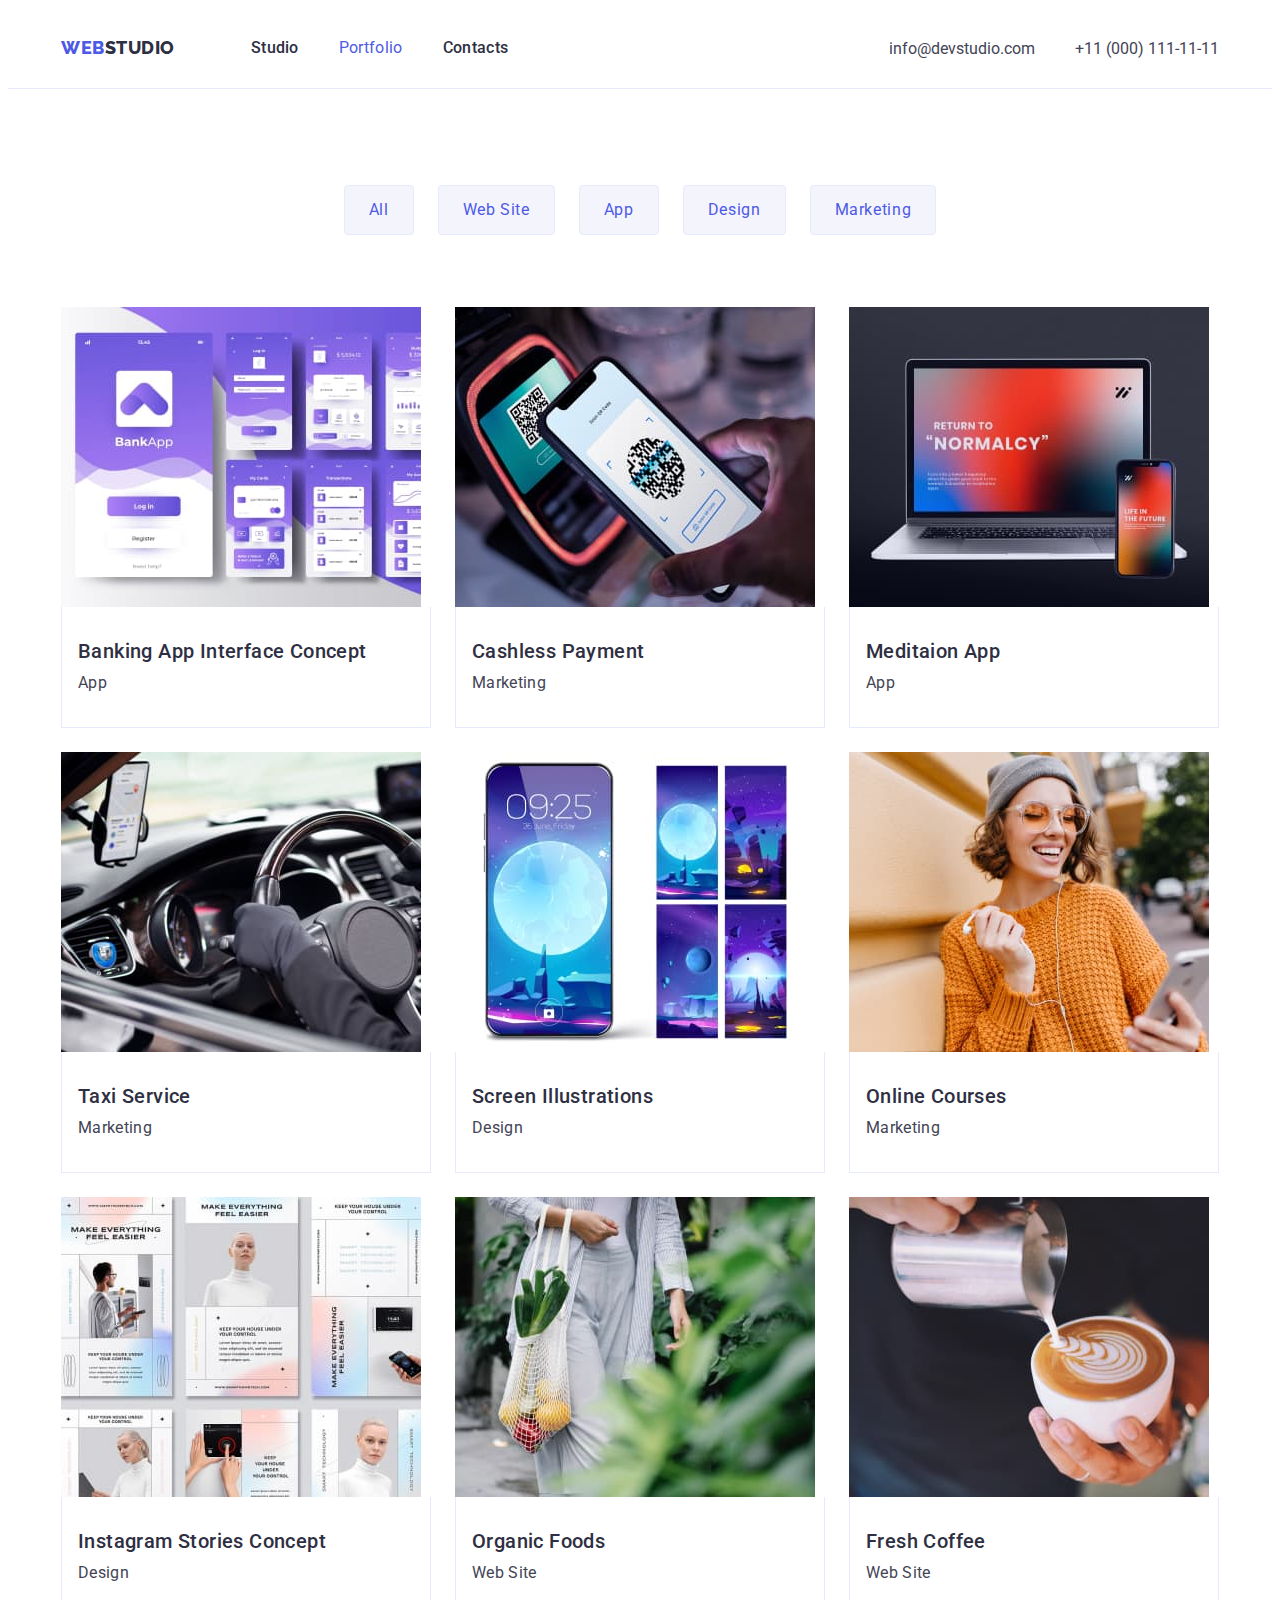
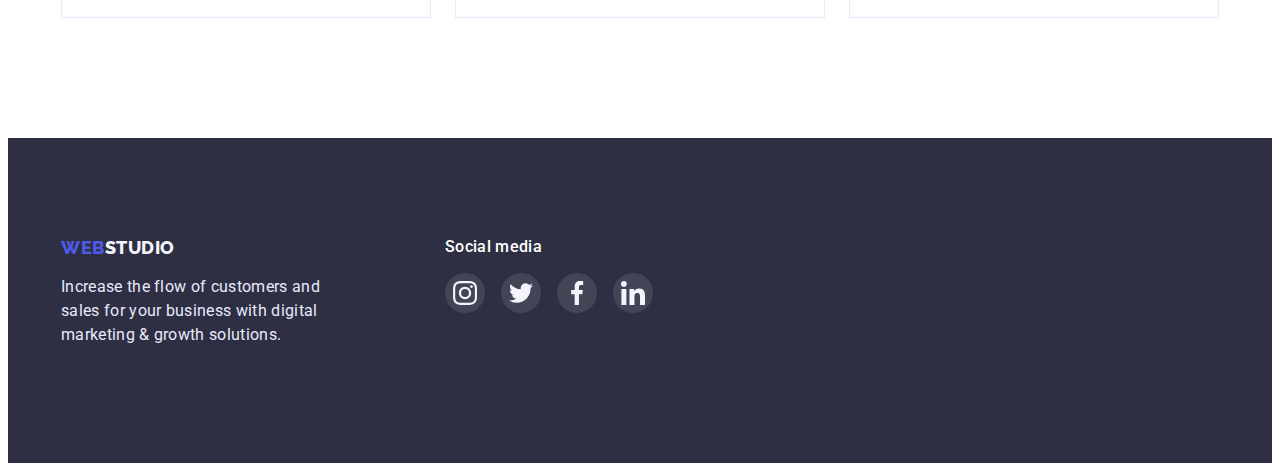
==== portfolio.html @ 261727b4 "Initial commit" ====
<!DOCTYPE html>
<html lang="en">

<head>
    <meta charset="UTF-8">
    <meta http-equiv="X-UA-Compatible" content="IE=edge">
    <meta name="viewport" content="width=device-width, initial-scale=1.0">
    <title>Web Studio</title>
    <link rel="preconnect" href="https://fonts.googleapis.com">
    <link rel="preconnect" href="https://fonts.gstatic.com" crossorigin>
    <link
        href="https://fonts.googleapis.com/css2?family=Raleway:wght@800&family=Roboto:wght@400;500;700;900&display=swap"
        rel="stylesheet">
    <link rel="stylesheet" href="https://cdnjs.cloudflare.com/ajax/libs/modern-normalize/1.1.0/modern-normalize.min.css"
        integrity="sha512-wpPYUAdjBVSE4KJnH1VR1HeZfpl1ub8YT/NKx4PuQ5NmX2tKuGu6U/JRp5y+Y8XG2tV+wKQpNHVUX03MfMFn9Q=="
        crossorigin="anonymous" referrerpolicy="no-referrer" />
    <link rel="stylesheet" href="./css/styles.css" />
</head>

<body>
    <header class="header">
        <div class="container">
            <div class="header-container">
                <nav class="header-navigation">
                    <a class="logo" href="./index.html">Web<span class="logo-two">Studio</span></a>
                    <ul class="headerlist">
                        <li><a class="header-link" href="./index.html">Studio</a> </li>
                        <li><a class="current" class="header-link" href="">Portfolio</a> </li>
                        <li><a class="header-link" href="">Contacts</a> </li>
                    </ul>
                </nav>
                <address>
                    <ul class="headerlist">
                        <li><a class="addresslink" href="mailto:info@devstudio.com">info@devstudio.com</a></li>
                        <li><a class="addresslink" href="tel:+110001111111">+11 (000) 111-11-11</a></li>
                    </ul>
                </address>
            </div>
        </div>
    </header>

    <main>
        <section class="section-main">
            <div class="container">
                <h1 class="hidden-title">Button-filter</h1>
                <ul class="list-button">
                    <li><button class="button-filter" type="button">All</button></li>
                    <li><button class="button-filter" type="button">Web Site</button></li>
                    <li><button class="button-filter" type="button">App</button></li>
                    <li><button class="button-filter" type="button">Design</button></li>
                    <li><button class="button-filter" type="button">Marketing</button></li>
                </ul>
                <ul class="items-app">
                    <li class="list-app">
                        <img src="./images/displaywithapp.jpg" alt="Banking App" width="360">
                        <div class="text-app">
                            <h2 class="title-app">Banking App Interface Concept</h2>
                            <p class="subtitle-app">App</p>
                        </div>
                    </li>
                    <li class="list-app">
                        <img src="./images/scanqrcod.jpg" alt="Payment" width="360">
                        <div class="text-app">
                            <h2 class="title-app">Cashless Payment</h2>
                            <p class="subtitle-app">Marketing</p>
                        </div>
                    </li>
                    <li class="list-app">
                        <img src="./images/computerandtelephone.jpg" alt="App on computer and telephone" width="360">
                        <div class="text-app">
                            <h2 class="title-app">Meditaion App</h2>
                            <p class="subtitle-app">App</p>
                        </div>
                    </li>
                    <li class="list-app">
                        <img src="./images/car.jpg" alt="Car and telephone" width="360">
                        <div class="text-app">
                            <h3 class="title-app">Taxi Service</h3>
                            <p class="subtitle-app">Marketing</p>
                        </div>
                    </li>
                    <li class="list-app">
                        <img src="./images/screenimages.jpg" alt="Images on telephone" width="360">
                        <div class="text-app">
                            <h3 class="title-app">Screen Illustrations</h3>
                            <p class="subtitle-app">Design</p>
                        </div>
                    </li>
                    <li class="list-app">
                        <img src="./images/girl.jpg" alt="Girl with telephone" width="360">
                        <div class="text-app">
                            <h3 class="title-app">Online Courses</h3>
                            <p class="subtitle-app">Marketing</p>
                        </div>
                    </li>
                    <li class="list-app">
                        <img src="./images/instagrampages.jpg" alt="Content in instagram" width="360">
                        <div class="text-app">
                            <h4 class="title-app">Instagram Stories Concept</h4>
                            <p class="subtitle-app">Design</p>
                        </div>
                    </li>
                    <li class="list-app">
                        <img src="./images/vegetables.jpg" alt="Bag with vegetables" width="360">
                        <div class="text-app">
                            <h4 class="title-app">Organic Foods</h4>
                            <p class="subtitle-app">Web Site</p>
                        </div>
                    </li>
                    <li class="list-app">
                        <img src="./images/coffee.jpg" alt="Coffee" width="360">
                        <div class="text-app">
                            <h4 class="title-app">Fresh Coffee</h4>
                            <p class="subtitle-app">Web Site</p>
                        </div>
                    </li>
                </ul>
            </div>
        </section>
    </main>
    <footer class="footer-page">
        <div class="container">
            <ul class="footer-list">
                <li>
                    <a class="footer-link" href="./index.html"><span class="footer-link-logo">Web</span>Studio</a>
                    <p class="footer-subtitle">Increase the flow of customers and sales for your business with digital
                        marketing
                        & growth solutions.</p>
                </li>
                <li>
                    <h4 class="footer-social-title">Social media</h4>
                    <ul class="footer-social-list">
                        <li class="social-item">
                            <a class="footer-social-link" href="">
                                <svg class="footer-icon" width="24px" height="24px">
                                    <use href="./images/icon.svg#icon-instagram-2">
                                    </use>
                                </svg>
                            </a>
                        </li>
                        <li class="social-item">
                            <a class="footer-social-link" href="">
                                <svg class="footer-icon" width="24px" height="24px">
                                    <use href="./images/icon.svg#icon-twitter-1">
                                    </use>
                                </svg>
                            </a>
                        </li>
                        <li class="social-item">
                            <a class="footer-social-link" href="">
                                <svg class="footer-icon" width="24px" height="24px">
                                    <use href="./images/icon.svg#icon-facebook-1">
                                    </use>
                                </svg>
                            </a>
                        </li>
                        <li class="social-item">
                            <a class="footer-social-link" href="">
                                <svg class="footer-icon" width="24px" height="24px">
                                    <use href="./images/icon.svg#icon-linkedin-1">
                                    </use>
                                </svg>
                            </a>
                        </li>
                    </ul>
                </li>
            </ul>
        </div>
    </footer>
</body>

</html>
---- css/styles.css ----
:root {
    --color-page: #ffffff;
    --color-page-secondary: #F4F4FD;
    --color-page-text: #2E2F42;
    --color-logo: #4D5AE5;
    --color-text: #434455;
    --color-footer: #E7E9FC;
    --color-button-portfolio: #404BBF;
    --color-svg-logo: #8e8f99;
    --color-svg-footer: #31D0AA;
    --card-set-gap: 24px;
}

body {
    font-family: 'Roboto', sans-serif;
    background-color: var(--color-page);
    color:var(--color-page-text);
}

p,
h1,
h2,
h3,
h4,
h5,
h6,
ul {
    margin: 0;
    padding: 0;
}

img {
    display: block;
    max-width: 100%;
    height: auto;
}

ul {
    margin: 0;
    padding: 0;
}

.container {
    width: 100%;
    max-width: 1158px;
    margin: 0 auto;
    padding: 0 15px;
}

.header {
    background-color: var(--color-page);
    border-bottom-width: 1px;
    border-bottom-color: var(--color-footer);
    border-bottom-style: solid;
}

.header-container {
    display: flex;
    align-items: center;
}

.header-navigation {
    display: flex;
    align-items: center;
    flex-grow: 1;
}

.logo {
    color: var(--color-logo);
    text-transform: uppercase;
    font-family: Raleway;
    text-decoration: none;
    line-height: 1.333;
    font-size: 18px;
    font-weight: 800;
    letter-spacing: 0.03em;
}

.logo-two {
    color: var(--color-page-text);
    text-transform: uppercase;
    font-family: Raleway;
    text-decoration: none;
    line-height: 1.333;
    font-size: 18px;
    font-weight: 800;
    letter-spacing: 0.03em;
}

.headerlist {
    list-style-type: none;
    display: flex;
    gap: 40px;
    margin-left: 76px;
}

.headerlist-address {
    list-style-type: none;
    display: flex;
    gap: 40px;
}

.current {
color: var(--color-logo);
text-decoration: none;
list-style-type: none;
line-height: 1.5;
font-size: 16px;
letter-spacing: 0.02em;
padding: 28px 0;
display: block;
}

.header-link {
    text-decoration: none;
    list-style-type: none;
    color: var(--color-page-text);
    line-height: 1.5;
    font-size: 16px;
    letter-spacing: 0.02em;
    padding: 28px 0;
    display: block;
    font-weight: 500;
}

.header-link:hover,
.header-link:focus {
    color:var(--color-button-portfolio);
}


.addresslink {
    font-style: normal;
    text-decoration: none;
    color: var(--color-text);
    padding: 24px 0;
}

.addresslink:hover,
.addresslink:focus {
    color: var(--color-logo);
}

.section-general {
    max-width: 1440px;
    margin-left: auto;
    margin-right: auto;
    background-image: linear-gradient(rgba(46, 47, 66, 0.7),
        rgba(46, 47, 66, 0.7)), 
        url("../images/peopleoffice.jpg");
    background-color: var(--color-page-text);
    background-size: cover;
    background-repeat: no-repeat;
    background-position: center;
    padding: 188px 0;
    text-align: center;
}

.section-general-title {
    color: var(--color-page);
    font-size: 56px;
    line-height: 1.07;
    text-align: center;
    letter-spacing: 0.02em;
    margin: 0 auto;
    max-width: 496px;
}

.section-general-button {
    background-color: var(--color-logo);
    color: var(--color-page);
    border: 1px solid rgba(0,0,0,0.15);
    border-radius: 4px;
    font-family: Roboto;
    font-weight: 500;
    font-size: 16px;
    line-height: 1.5;
    cursor: pointer;
    letter-spacing: 0.04em;
    padding: 16px 32px 16px 32px;
    max-height: 510px;
    margin-top: 48px;
}

.section-general-button:hover,
.section-general-button:focus {
    background-color: var(--color-button-portfolio);
}

.hidden-title {
    position: absolute;
    width: 1px;
    height: 1px;
    margin: -1px;
    border: 0;
    padding: 0;
    white-space: nowrap;
    clip-path: inset(100%);
    clip: rect(0 0 0 0);
    overflow: hidden;
}

.section-hidden {
    padding: 120px 0;
}

.list-characteristic {
    list-style-type: none;
    display: flex;
    gap: 24px;
}

.item-characteristic {
    width: calc((1128px - 3 * 24px)/ 4);
}

.icon-item-characteristic {
    background-color: var(--color-page-secondary);
    width: 264px;
    height: 112px;
    display: flex;
    justify-content: center;
    align-items: center;
    border-radius: 4px;
    margin-bottom: 8px;
}

.icon-characteristic {
   display: inline-block;
}

.title-characteristic {
    color: var(--color-page-text);
    font-size: 20px;
    font-weight: 500;
    line-height: 1.2;
    letter-spacing: 0.02em;
    margin-bottom: 8px;
}

.subtitle-characteristic {
    color: var(--color-text);
    font-size: 16px;
    line-height: 1.5;
    letter-spacing: 0.02em;
}

.section-project {
    padding-bottom: 120px;
}

.title-project {
    margin-bottom: 72px;
    text-transform: capitalize;
    color: var(--color-page-text);
    font-size: 36px;
    font-weight: 700;
    line-height: 1.11;
    text-align: center;
    letter-spacing: 0.02em;
}

.list-project {
    list-style-type: none;
    display: flex;
    gap: 24px;
}

.img-project {
    border: 1px solid var(--color-footer);
}

.section-team {
    background-color: var(--color-page-secondary);
    padding: 120px 0;
}

.title-team {
    color:var(--color-page-text);
    font-size: 36px;
    font-weight: 700;
    line-height: 1.11;
    text-align: center;
    letter-spacing: 0.02em;
    margin-bottom: 72px;
}

.list-team {
    list-style-type: none;
    display: flex;
    gap: 24px;
}

.list-team-iteam {
    background-color: var(--color-page);
    border-bottom-left-radius: 4px;
    border-bottom-right-radius: 4px;
    box-shadow: 0px 2px 1px 0px rgba(46, 47, 66, 0.08),
    0px 1px 1px 0px rgba(46, 47, 66, 0.16),
    0px 1px 6px 0px rgba(46, 47, 66, 0.08);
}

.title-team-list {
    font-size: 20px;
    font-weight: 500;
    line-height: 1.2;
    text-align: center;
    color: var(--color-page-text);
    letter-spacing: 0.02em;
    margin-bottom: 8px;
}

.subtitle-team {
    font-size: 16px;
    line-height: 1.5;
    text-align: center;
    color:var(--color-text);
    letter-spacing: 0.02em;
}

.items-team {
    padding-top: 32px;
    padding-bottom: 8px;
}

.social-list {
    margin-bottom: 32px;
    list-style-type: none;
    display: flex;
    gap: 24px;
    justify-content: center;
}

.social-item {
    width: 40px;
    height: 40px;
}

.social-link:hover,
.social-link:focus {
    background-color: var(--color-button-portfolio);
    border-radius: 50%;
}

.icon-team {
    fill: currentColor;
}

.social-link {
    width: 100%;
    height: 100%;
    display: flex;
    align-items: center;
    justify-content: center;
    background-color: var(--color-logo);
    border-radius: 50%;
    color: var(--color-page-secondary);
}

.customers-section {
    background-color: var(--color-page);
    padding-bottom: 130px;
}

.customers-title {
    padding-top: 130px;
    margin-bottom: 72px;
    text-align: center;
    font-weight: 700;
    font-size: 36px;
    letter-spacing: 0.02em;
    line-height: 1.11;
    color: var(--color-page-text);
}

.customers-list {
    list-style-type: none;
    display: flex;
    gap: 24px;
}

.customers-item {
    width: calc((1128px - 5 * 24px)/ 6);
    height: 88px;
}

.customers-link {
    display: flex;
    width: 100%;
    height: 100%;
    justify-content: center;
    align-items: center;
    border: 1px solid #8E8F99;
    border-radius: 4px;
    background-color: var(--color-page);
    color: var(--color-svg-logo);
}

.customers-icon {
    fill: currentcolor;
}

.customers-link:hover,
.customers-link:focus {
    border: 1px solid var(--color-button-portfolio);
    color: var(--color-button-portfolio);
}

.footer-page {
    background-color: var(--color-page-text);
    padding: 100px 0;
}

.footer-link-logo {
    color:var(--color-logo);
    font-family: Raleway;
    font-weight: 800;
    font-size: 18px;
    line-height: 1.16;
    text-transform: uppercase;
    text-decoration: none;
    letter-spacing: 0.03em;
}

.footer-link {
    color:var(--color-page-secondary);
    font-family: Raleway;
    font-weight: 800;
    font-size: 18px;
    line-height: 1.16;
    text-transform: uppercase;
    text-decoration: none;
    letter-spacing: 0.03em;
}

.footer-subtitle {
    margin-top: 16px;
    color: var(--color-footer);
    font-size: 16px;
    line-height: 1.5;
    letter-spacing: 0.02em;
    width: 264px;
    margin-bottom: 16px;
}

.footer-list {
    display: flex;
    gap: 120px;
    list-style-type: none;
}

.footer-social-list {
    list-style-type: none;
    display: flex;
    gap: 16px;
}

.footer-social-title {
    color: var(--color-page);
    font-size: 16px;
    letter-spacing: 0.02em;
    line-height: 1.16;
    margin-bottom: 16px;
    font-weight: 500;
}

.footer-social-link {
    width: 40px;
    height: 40px;
}

.footer-social-link {
    width: 100%;
    height: 100%;
    display: flex;
    align-items: center;
    justify-content: center;
    background-color: rgba(255, 255, 255, 0.1);
    border-radius: 50%;
}

.footer-icon {
    fill: var(--color-page-secondary);
}

.footer-social-link:hover,
.footer-social-link:focus {
    background-color: var(--color-svg-footer);
    border-radius: 50%;
}

/* Portfolio */

.section-main {
    padding-bottom: 120px;
    padding-top: 96px;
}

.list-button {
    list-style-type: none;
    display: flex;
    gap: 24px;
    justify-content: center;
    margin-bottom: 72px;
}

.button-filter {
    background-color: var(--color-page-secondary);
    color: var(--color-logo);
    font-family: Roboto;
    font-size: 16px;
    line-height: 1.5;
    padding: 12px 24px 12px 24px;
    border:  1px solid var(--color-footer);
    letter-spacing: 0.04em;
    text-align: center;
    border-radius: 4px;
}

.button-filter:hover,
.button-filter:focus {
    background-color: var(--color-button-portfolio);
    color: var(--color-page);
    box-shadow: 0 2px 2px rgba(0, 0, 0, 0.12),
    0 2px 1px rgba(0, 0, 0, 0.08),
    0 3px 1px rgba(0, 0, 0, 0.1);
    cursor: pointer;
    border: 0;
}

.items-app {
    padding: 0;
    margin: 0;
    display: flex;
    flex-wrap: wrap;
    margin-left: calc(-1 * var(--card-set-gap));
    margin-top: calc(-1 * var(--card-set-gap));
}

.items-app > .list-app {
    flex-basis: calc((100% - 3 * var(--card-set-gap)) / 3);
    margin-left: var(--card-set-gap);
    margin-top: var(--card-set-gap);
}

.list-app {
    list-style-type: none;
}

.list-app:hover {
    box-shadow: 0 2px 1px rgba(46, 47, 66, 0.08),
        0 1px 1px rgba(46, 47, 66, 0.16),
        0 1px 6px rgba(46, 47, 66, 0.08);
    cursor: pointer;
}

.text-app {
    padding-top: 32px;
    padding-bottom: 32px;
    padding-left: 16px;
    border-left-width: 1px;
    border-left-style: solid;
    border-left-color: var(--color-footer);
    border-bottom-width: 1px;
    border-bottom-style: solid;
    border-bottom-color: var(--color-footer);
    border-right-width: 1px;
    border-right-style: solid;
    border-right-color: var(--color-footer);
}

.title-app {
    font-size: 20px;
    color: var(--color-page-text);
    font-weight: 500;
    line-height: 1.2;
    letter-spacing: 0.02em;
    margin-bottom: 8px;
}

.subtitle-app {
    color: var(--color-text);
    font-size: 16px;
    line-height: 1.5;
    letter-spacing: 0.02em;
}
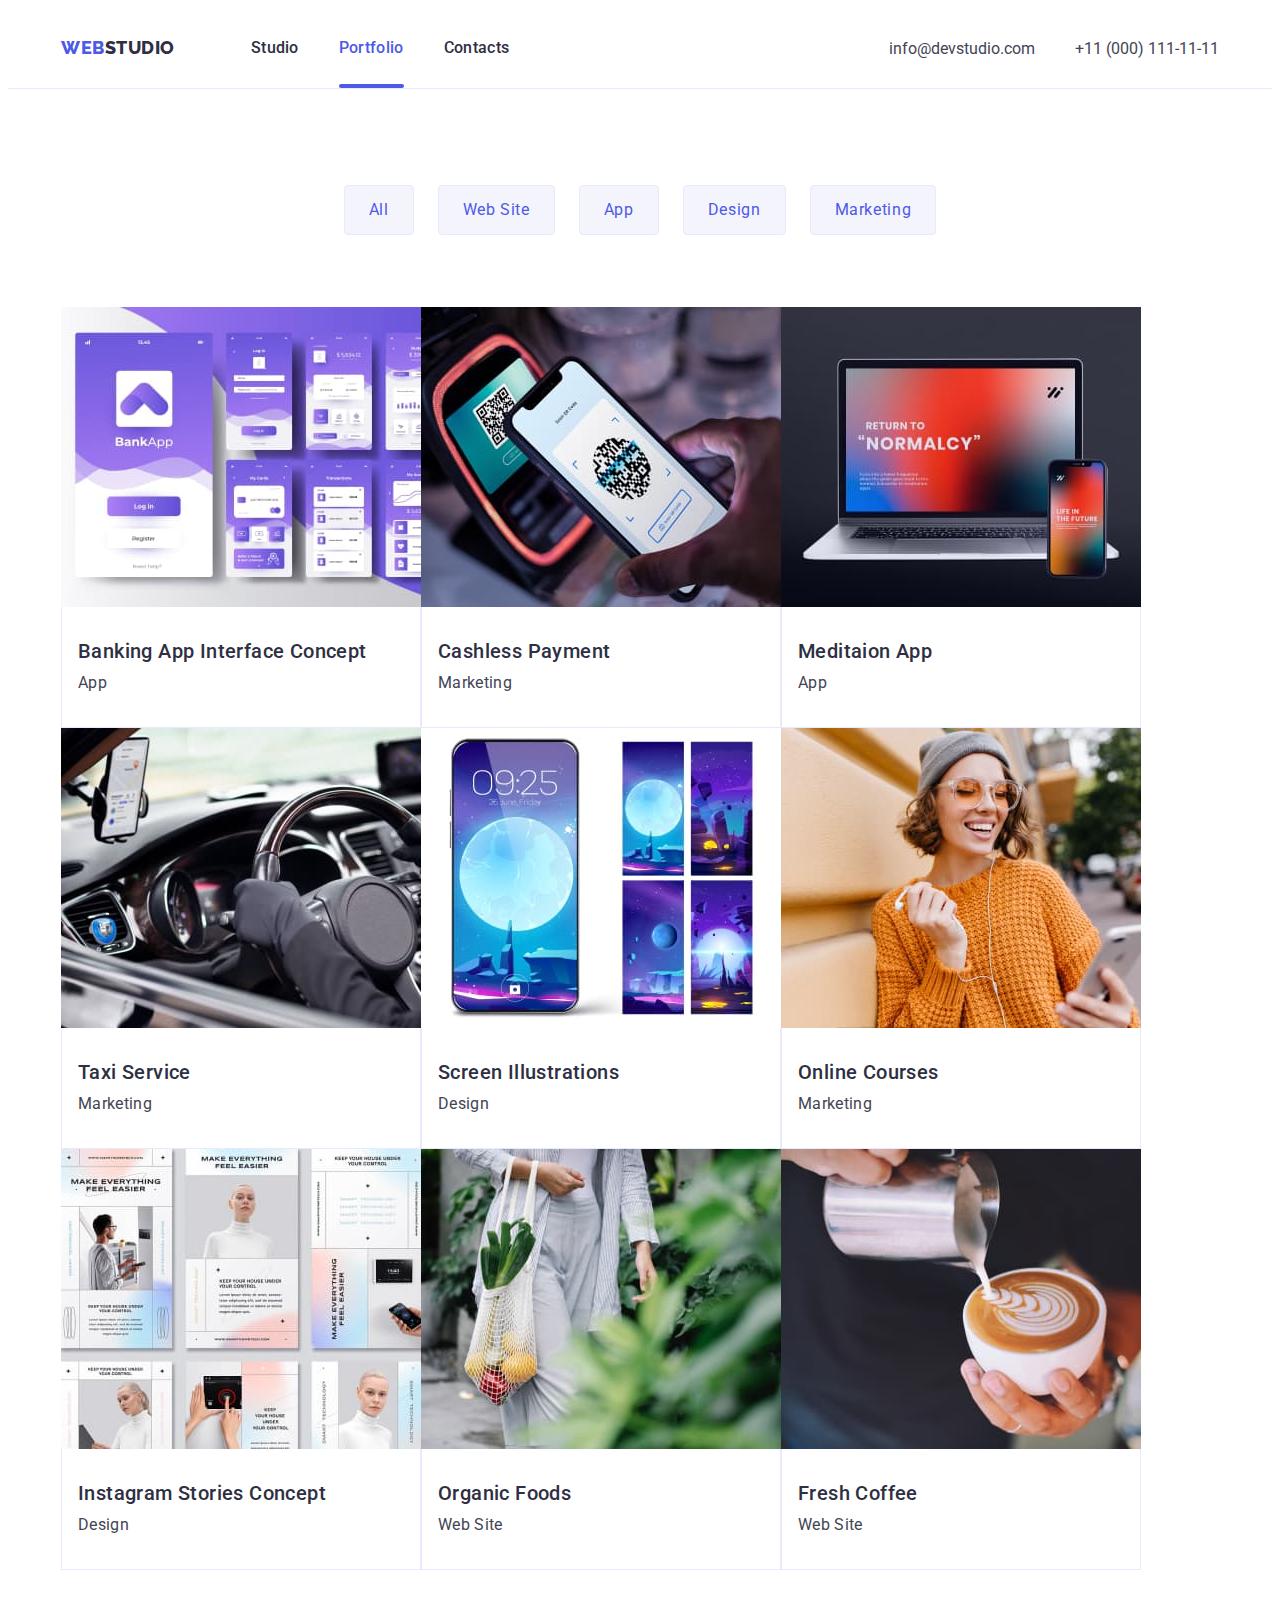
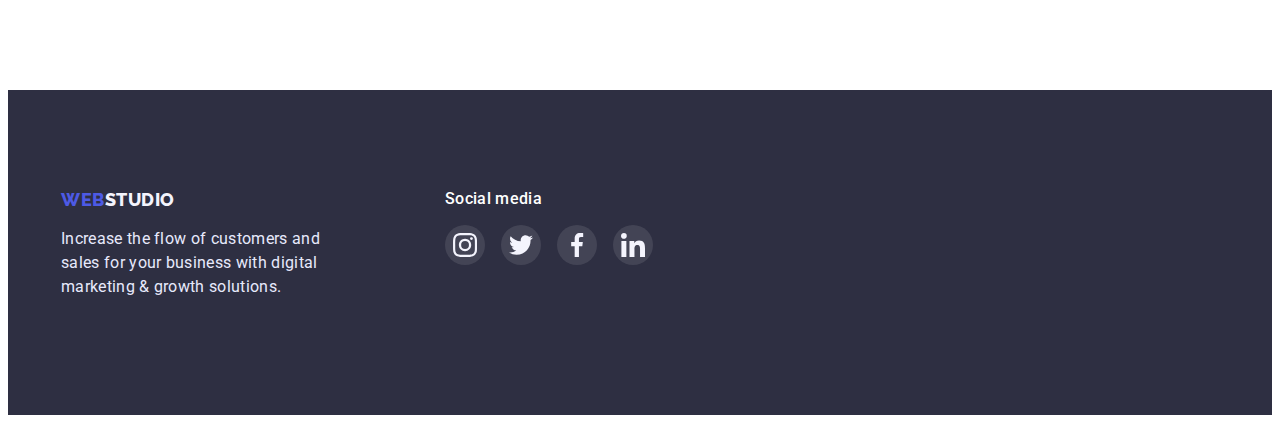
==== commit 236e7a04: "update" ====
--- a/portfolio.html
+++ b/portfolio.html
@@ -25,7 +25,7 @@
                     <a class="logo" href="./index.html">Web<span class="logo-two">Studio</span></a>
                     <ul class="headerlist">
                         <li><a class="header-link" href="./index.html">Studio</a> </li>
-                        <li><a class="current" class="header-link" href="">Portfolio</a> </li>
+                        <li><a class="header-link current" href="">Portfolio</a> </li>
                         <li><a class="header-link" href="">Contacts</a> </li>
                     </ul>
                 </nav>
--- a/css/styles.css
+++ b/css/styles.css
@@ -8,6 +8,7 @@
     --color-button-portfolio: #404BBF;
     --color-svg-logo: #8e8f99;
     --color-svg-footer: #31D0AA;
+    --color-modal: #FCFCFC
     --card-set-gap: 24px;
 }
 
@@ -100,7 +101,7 @@
     gap: 40px;
 }
 
-.current {
+.header-link.current {
 color: var(--color-logo);
 text-decoration: none;
 list-style-type: none;
@@ -108,7 +109,7 @@
 font-size: 16px;
 letter-spacing: 0.02em;
 padding: 28px 0;
-display: block;
+position: relative;
 }
 
 .header-link {
@@ -121,6 +122,9 @@
     padding: 28px 0;
     display: block;
     font-weight: 500;
+    transition-property: background-color;
+    transition-duration: 1000ms;
+    transition-timing-function: ease-in-out;
 }
 
 .header-link:hover,
@@ -128,6 +132,16 @@
     color:var(--color-button-portfolio);
 }
 
+.header-link.current::after {
+    content: '';
+    display: block;
+    position: absolute;
+    bottom: 0;
+    width: 100%;
+    height: 4px;
+    background-color: currentColor;
+    border-radius: 2px;
+}
 
 .addresslink {
     font-style: normal;
@@ -585,4 +599,42 @@
     letter-spacing: 0.02em;
 }
 
-
+.backdrop {
+    position: fixed;
+    top: 0;
+    left: 0;
+    width: 100%;
+    height: 100%;
+    background-color: rgba(46, 47, 66, 0.4);
+    display: flex;
+    align-items: center;
+    justify-content: center;
+    padding: 20px 0;
+}
+
+.backdrop.is-hidden {
+    opacity: 0;
+    visibility: hidden;
+    pointer-events: none;
+}
+
+.modal {
+    position: relative;
+    width: 100%;
+    height: 100%;
+    max-width: 408px;
+    max-height: 576px;
+    background-color: #FCFCFC;
+    box-shadow: 0 2px 1px 0 rgba(0, 0, 0, 0.2),
+        0 1px 3px 0 rgba(0, 0, 0, 0.12),
+        0 1px 1px 0 rgba(0, 0, 0, 0.14);
+}
+
+.modal-close {
+    position: absolute;
+    top: 24px;
+    right: 24px;
+    background-color: var(--color-footer);
+    border-radius: 50%;
+    border: 1px solid rgba(0, 0, 0, 0.1);
+}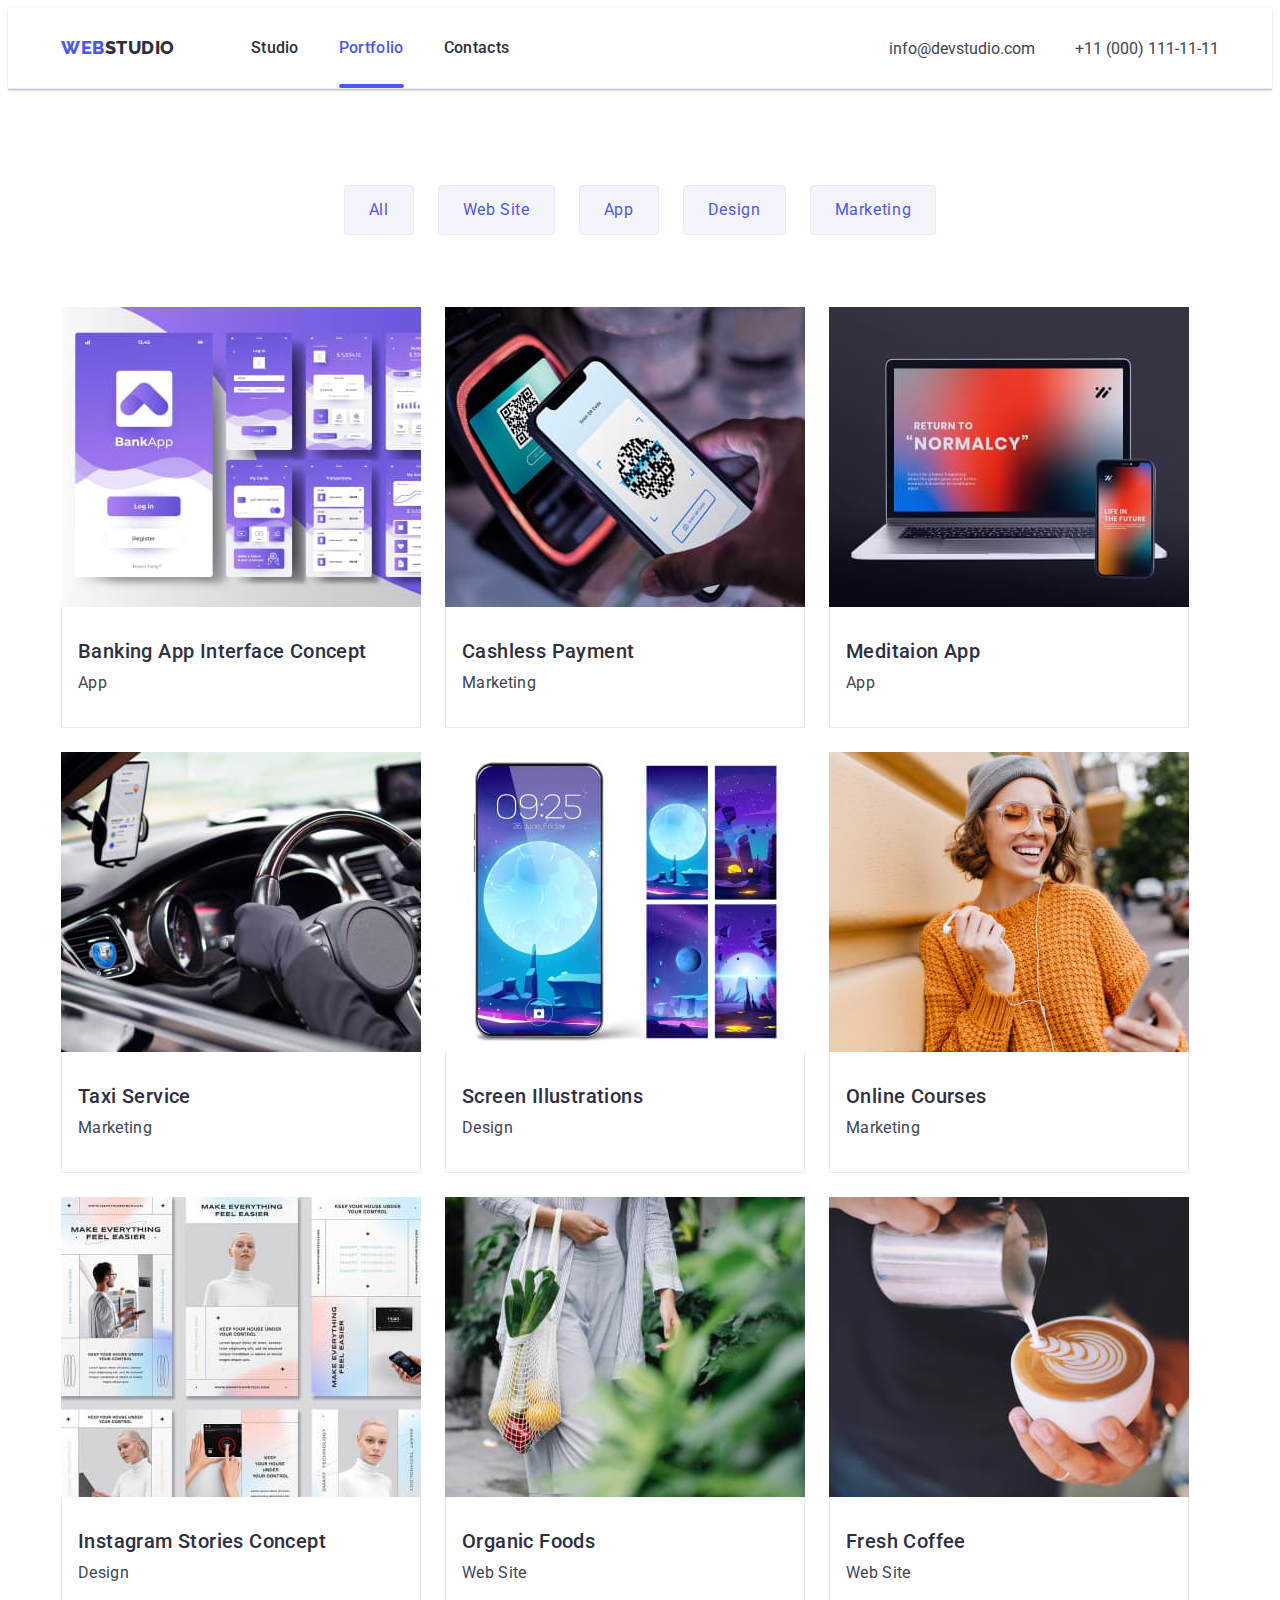
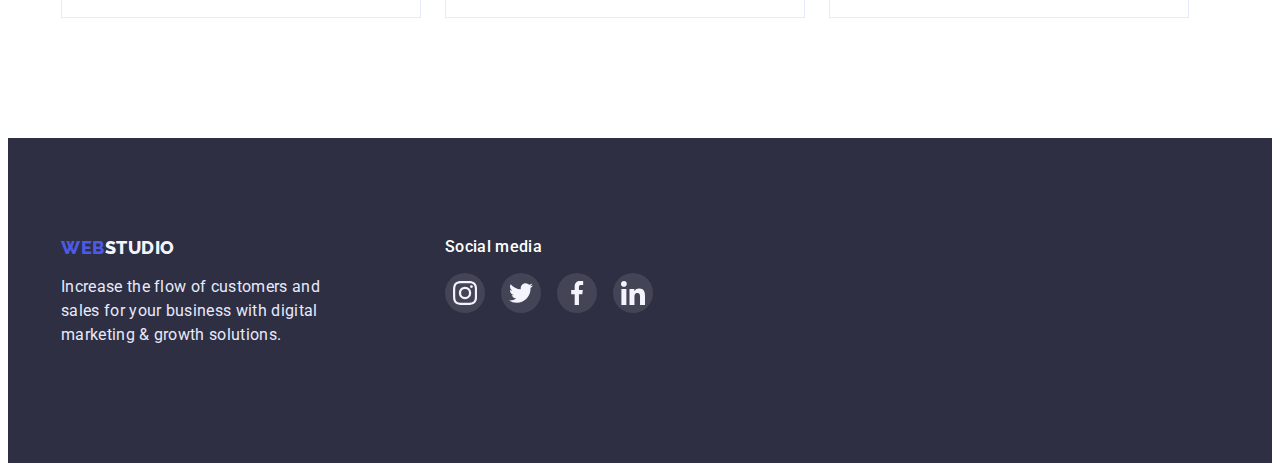
==== commit a03a20fa: "update" ====
--- a/portfolio.html
+++ b/portfolio.html
@@ -52,63 +52,100 @@
                 </ul>
                 <ul class="items-app">
                     <li class="list-app">
-                        <img src="./images/displaywithapp.jpg" alt="Banking App" width="360">
+                        <div class="overlay-img-app">
+                            <img src="./images/displaywithapp.jpg" alt="Banking App" width="360">
+                            <div class="overlay-app">
+                            </div>
+                        </div>
                         <div class="text-app">
                             <h2 class="title-app">Banking App Interface Concept</h2>
                             <p class="subtitle-app">App</p>
                         </div>
                     </li>
                     <li class="list-app">
-                        <img src="./images/scanqrcod.jpg" alt="Payment" width="360">
+                        <div class="overlay-img-app">
+                            <img src="./images/scanqrcod.jpg" alt="Payment" width="360">
+                            <div class="overlay-app">
+                            </div>
+                        </div>
                         <div class="text-app">
                             <h2 class="title-app">Cashless Payment</h2>
                             <p class="subtitle-app">Marketing</p>
                         </div>
                     </li>
                     <li class="list-app">
-                        <img src="./images/computerandtelephone.jpg" alt="App on computer and telephone" width="360">
+                        <div class="overlay-img-app">
+                            <img src="./images/computerandtelephone.jpg" alt="App on computer and telephone"
+                                width="360">
+                            <div class="overlay-app">
+                            </div>
+                        </div>
                         <div class="text-app">
                             <h2 class="title-app">Meditaion App</h2>
                             <p class="subtitle-app">App</p>
                         </div>
                     </li>
                     <li class="list-app">
-                        <img src="./images/car.jpg" alt="Car and telephone" width="360">
+                        <div class="overlay-img-app">
+                            <img src="./images/car.jpg" alt="Car and telephone" width="360">
+                            <div class="overlay-app">
+                            </div>
+                        </div>
                         <div class="text-app">
                             <h3 class="title-app">Taxi Service</h3>
                             <p class="subtitle-app">Marketing</p>
                         </div>
                     </li>
                     <li class="list-app">
-                        <img src="./images/screenimages.jpg" alt="Images on telephone" width="360">
+                        <div class="overlay-img-app">
+                            <img src="./images/screenimages.jpg" alt="Images on telephone" width="360">
+                            <div class="overlay-app">
+                            </div>
+                        </div>
                         <div class="text-app">
                             <h3 class="title-app">Screen Illustrations</h3>
                             <p class="subtitle-app">Design</p>
                         </div>
                     </li>
                     <li class="list-app">
-                        <img src="./images/girl.jpg" alt="Girl with telephone" width="360">
+                        <div class="overlay-img-app">
+                            <img src="./images/girl.jpg" alt="Girl with telephone" width="360">
+                            <div class="overlay-app">
+                            </div>
+                        </div>
                         <div class="text-app">
                             <h3 class="title-app">Online Courses</h3>
                             <p class="subtitle-app">Marketing</p>
                         </div>
                     </li>
                     <li class="list-app">
-                        <img src="./images/instagrampages.jpg" alt="Content in instagram" width="360">
+                        <div class="overlay-img-app">
+                            <img src="./images/instagrampages.jpg" alt="Content in instagram" width="360">
+                            <div class="overlay-app">
+                            </div>
+                        </div>
                         <div class="text-app">
                             <h4 class="title-app">Instagram Stories Concept</h4>
                             <p class="subtitle-app">Design</p>
                         </div>
                     </li>
                     <li class="list-app">
-                        <img src="./images/vegetables.jpg" alt="Bag with vegetables" width="360">
+                        <div class="overlay-img-app">
+                            <img src="./images/vegetables.jpg" alt="Bag with vegetables" width="360">
+                            <div class="overlay-app">
+                            </div>
+                        </div>
                         <div class="text-app">
                             <h4 class="title-app">Organic Foods</h4>
                             <p class="subtitle-app">Web Site</p>
                         </div>
                     </li>
                     <li class="list-app">
-                        <img src="./images/coffee.jpg" alt="Coffee" width="360">
+                        <div class="overlay-img-app">
+                            <img src="./images/coffee.jpg" alt="Coffee" width="360">
+                            <div class="overlay-app">
+                            </div>
+                        </div>
                         <div class="text-app">
                             <h4 class="title-app">Fresh Coffee</h4>
                             <p class="subtitle-app">Web Site</p>
--- a/css/styles.css
+++ b/css/styles.css
@@ -53,6 +53,9 @@
     border-bottom-width: 1px;
     border-bottom-color: var(--color-footer);
     border-bottom-style: solid;
+    box-shadow: 0 1px 6px 0 rgba(46, 47, 66, 0.08),
+    0 1px 1px 0 rgba(46, 47, 66, 0.16),
+    0 2px 1px 0 rgba(46, 47, 66, 0.08);
 }
 
 .header-container {
@@ -122,9 +125,9 @@
     padding: 28px 0;
     display: block;
     font-weight: 500;
-    transition-property: background-color;
-    transition-duration: 1000ms;
-    transition-timing-function: ease-in-out;
+    transition-property: color;
+    transition-duration: 250ms;
+    transition-timing-function: cubic-bezier(0.4, 0, 0.2, 1);
 }
 
 .header-link:hover,
@@ -141,6 +144,13 @@
     height: 4px;
     background-color: currentColor;
     border-radius: 2px;
+    transform: scaleX(1);
+    transition-duration: 250ms;
+    transition-timing-function: cubic-bezier(0.4, 0, 0.2, 1);
+}
+
+.header-link.current:hover::after {
+    transform: scaleX(0.5);
 }
 
 .addresslink {
@@ -148,6 +158,9 @@
     text-decoration: none;
     color: var(--color-text);
     padding: 24px 0;
+    transition-property: color;
+    transition-duration: 250ms;
+    transition-timing-function: cubic-bezier(0.4, 0, 0.2, 1);
 }
 
 .addresslink:hover,
@@ -194,6 +207,9 @@
     padding: 16px 32px 16px 32px;
     max-height: 510px;
     margin-top: 48px;
+    transition-property: color;
+    transition-duration: 250ms;
+    transition-timing-function: cubic-bezier(0.4, 0, 0.2, 1);
 }
 
 .section-general-button:hover,
@@ -350,12 +366,6 @@
     height: 40px;
 }
 
-.social-link:hover,
-.social-link:focus {
-    background-color: var(--color-button-portfolio);
-    border-radius: 50%;
-}
-
 .icon-team {
     fill: currentColor;
 }
@@ -369,6 +379,15 @@
     background-color: var(--color-logo);
     border-radius: 50%;
     color: var(--color-page-secondary);
+    transition-property: background-color;
+    transition-duration: 250ms;
+    transition-timing-function: cubic-bezier(0.4, 0, 0.2, 1);
+}
+
+.social-link:hover,
+.social-link:focus {
+    background-color: var(--color-button-portfolio);
+    border-radius: 50%;
 }
 
 .customers-section {
@@ -408,6 +427,9 @@
     border-radius: 4px;
     background-color: var(--color-page);
     color: var(--color-svg-logo);
+    transition-property: color;
+    transition-duration: 250ms;
+    transition-timing-function: cubic-bezier(0.4, 0, 0.2, 1);
 }
 
 .customers-icon {
@@ -491,6 +513,9 @@
     justify-content: center;
     background-color: rgba(255, 255, 255, 0.1);
     border-radius: 50%;
+    transition-property: background-color;
+    transition-duration: 250ms;
+    transition-timing-function: cubic-bezier(0.4, 0, 0.2, 1);
 }
 
 .footer-icon {
@@ -525,24 +550,28 @@
     font-size: 16px;
     line-height: 1.5;
     padding: 12px 24px 12px 24px;
-    border:  1px solid var(--color-footer);
     letter-spacing: 0.04em;
     text-align: center;
+    border: 1px solid var(--color-footer);
     border-radius: 4px;
+    transition-property: background-color, color, box-shadow;
+    transition-duration: 250ms;
+    transition-timing-function: cubic-bezier(0.4, 0, 0.2, 1);
 }
 
 .button-filter:hover,
 .button-filter:focus {
     background-color: var(--color-button-portfolio);
     color: var(--color-page);
-    box-shadow: 0 2px 2px rgba(0, 0, 0, 0.12),
-    0 2px 1px rgba(0, 0, 0, 0.08),
-    0 3px 1px rgba(0, 0, 0, 0.1);
+    box-shadow: 0 2px 2px 0 rgba(0, 0, 0, 0.12),
+    0 2px 1px 0 rgba(0, 0, 0, 0.08),
+    0 3px 1px 0 rgba(0, 0, 0, 0.1);
     cursor: pointer;
-    border: 0;
+    border-radius: 4px;
 }
 
 .items-app {
+    gap: 24px;
     padding: 0;
     margin: 0;
     display: flex;
@@ -559,6 +588,9 @@
 
 .list-app {
     list-style-type: none;
+    transition-property: box-shadow;
+    transition-duration: 250ms;
+    transition-timing-function: cubic-bezier(0.4, 0, 0.2, 1);
 }
 
 .list-app:hover {
@@ -599,6 +631,29 @@
     letter-spacing: 0.02em;
 }
 
+.overlay-img-app {
+    position: relative;
+    overflow: hidden;
+}
+
+.overlay-app {
+    top: 0;
+    left: 0;
+    width: 100%;
+    height: 100%;
+    background-color: var(--color-logo);
+    color: var(--color-page-secondary);
+    position: absolute;
+    transform: translateY(100%);
+    transition-property: transform;
+    transition-duration: 250ms;
+    transition-timing-function: cubic-bezier(0.4, 0, 0.2, 1);
+}
+
+.list-app:hover .overlay-app {
+    transform: translateY(0%);
+}
+
 .backdrop {
     position: fixed;
     top: 0;
@@ -610,12 +665,16 @@
     align-items: center;
     justify-content: center;
     padding: 20px 0;
+    opacity: 1;
+    transition-property: opacity, visibility;
+    transition-duration: 250ms;
+    transition-timing-function: cubic-bezier(0.4, 0, 0.2, 1);
 }
 
 .backdrop.is-hidden {
     opacity: 0;
+    pointer-events: none;
     visibility: hidden;
-    pointer-events: none;
 }
 
 .modal {
@@ -634,7 +693,13 @@
     position: absolute;
     top: 24px;
     right: 24px;
+    margin: 0;
     background-color: var(--color-footer);
     border-radius: 50%;
     border: 1px solid rgba(0, 0, 0, 0.1);
+}
+
+.modal-close:hover,
+.modal-close:focus {
+    cursor: pointer;
 }